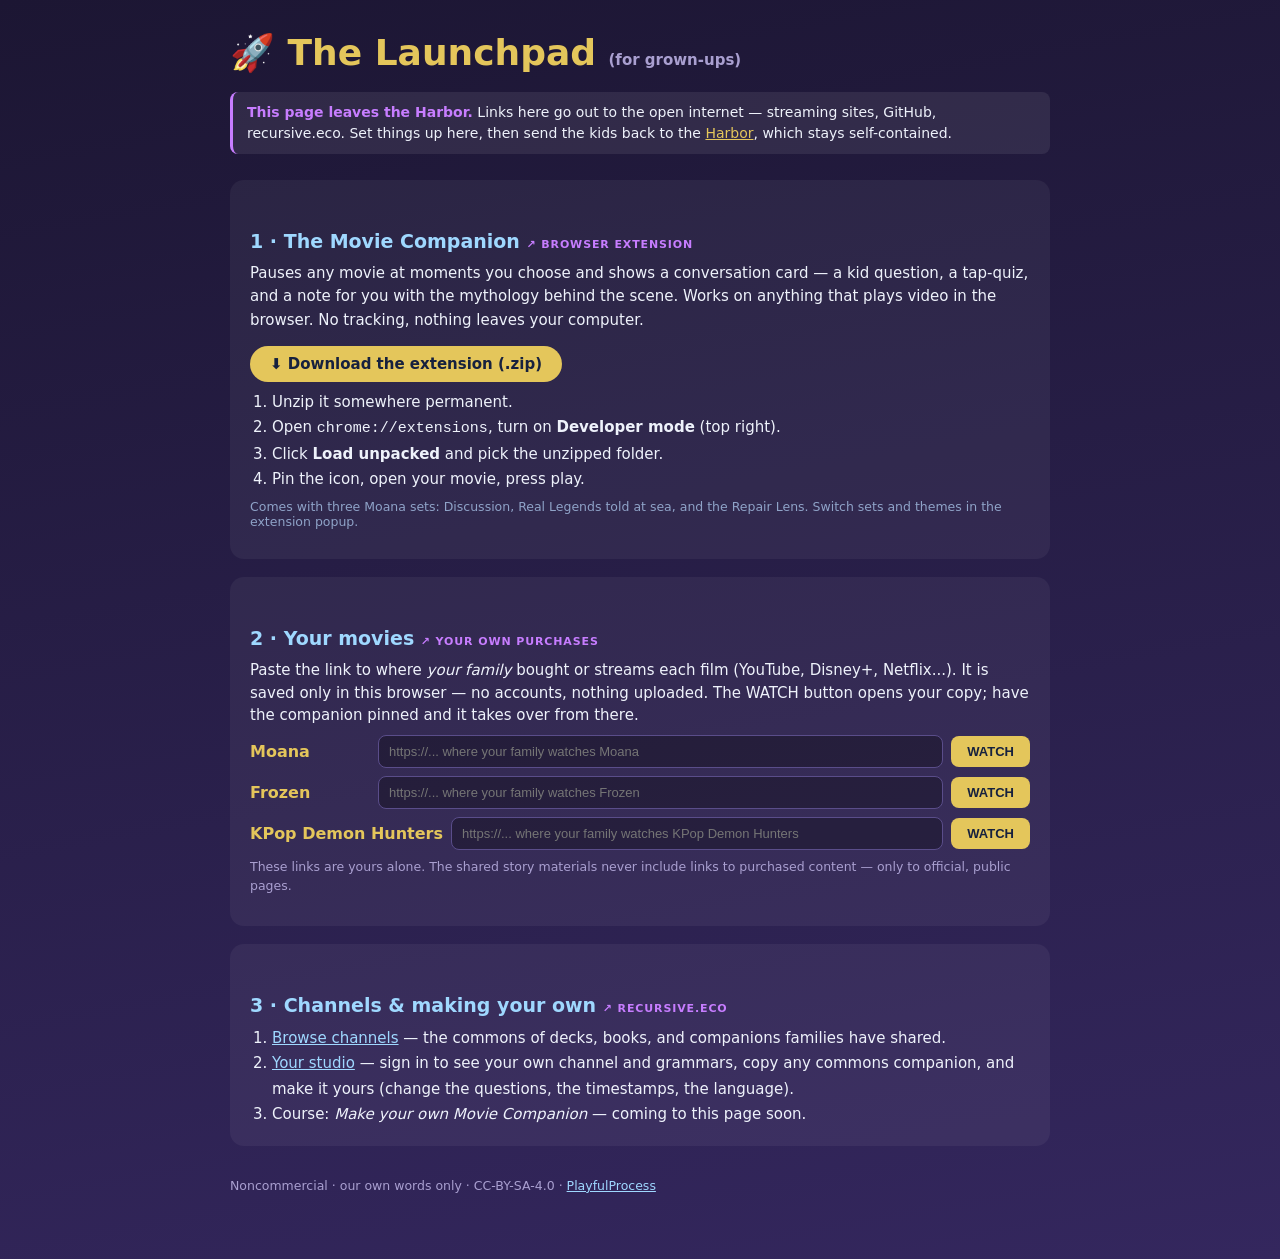
==== parents.html @ 3edcb2a0 "Family Watch Club scaffold: Harbor + Launchpad pages, Movie Companion extension + zip, repo-canonica" ====
<!DOCTYPE html>
<html lang="en">
<head>
<meta charset="utf-8">
<meta name="viewport" content="width=device-width, initial-scale=1">
<title>Family Watch Club — The Launchpad (for grown-ups)</title>
<style>
  :root { --deep:#16213e; --deeper:#0f3460; --gold:#e4c65b; --sky:#9fd8ff; --ink:#eef2fb; }
  * { box-sizing:border-box; }
  body { margin:0; font-family:"Avenir","Nunito","Segoe UI",system-ui,sans-serif;
         background:linear-gradient(170deg,#1c1633 0%,#34275e 100%); color:var(--ink); min-height:100vh; }
  .wrap { max-width:860px; margin:0 auto; padding:32px 20px 64px; }
  header h1 { color:var(--gold); font-size:clamp(24px,5vw,36px); margin:0 0 6px; }
  .zone-note { background:rgba(255,255,255,.08); border-left:3px solid #c77dff;
               border-radius:8px; padding:10px 14px; margin:18px 0 26px; font-size:14px; line-height:1.5; }
  .zone-note strong { color:#c77dff; }
  h2 { color:var(--sky); font-size:19px; margin:32px 0 10px; }
  section { background:rgba(255,255,255,.05); border-radius:14px; padding:18px 20px; margin-bottom:18px; }
  ol { margin:8px 0 0; padding-left:22px; font-size:15px; line-height:1.7; }
  a { color:var(--sky); }
  .btn { display:inline-block; background:var(--gold); color:var(--deep); font-weight:800;
         padding:9px 20px; border-radius:999px; text-decoration:none; font-size:15px; margin-top:8px; }
  .ext-link { font-size:12.5px; color:#8fa3c8; margin-top:6px; }
  .movie-row { display:flex; gap:8px; align-items:center; margin:8px 0; flex-wrap:wrap; }
  .movie-row .name { min-width:120px; font-weight:700; color:var(--gold); }
  .movie-row input { flex:1; min-width:200px; background:rgba(0,0,0,.3); color:var(--ink);
                     border:1px solid #5a4d8a; border-radius:8px; padding:8px 10px; font-size:13px; }
  .movie-row button { background:var(--gold); color:var(--deep); border:none; border-radius:8px;
                      padding:8px 16px; font-weight:800; cursor:pointer; font-size:13px; }
  .hint { font-size:12.5px; color:#a99fd0; line-height:1.5; margin-top:8px; }
  .out { font-size:11px; letter-spacing:.08em; text-transform:uppercase; color:#c77dff; }
</style>
</head>
<body>
<div class="wrap">
  <header><h1>&#128640; The Launchpad <span style="font-size:15px;color:#a99fd0">(for grown-ups)</span></h1></header>

  <div class="zone-note">
    <strong>This page leaves the Harbor.</strong> Links here go out to the open internet —
    streaming sites, GitHub, recursive.eco. Set things up here, then send the kids back to
    the <a href="index.html" style="color:var(--gold)">Harbor</a>, which stays self-contained.
  </div>

  <section>
    <h2>1 &middot; The Movie Companion <span class="out">&#8599; browser extension</span></h2>
    <p style="font-size:15px;line-height:1.55;margin:6px 0">
      Pauses any movie at moments you choose and shows a conversation card — a kid question,
      a tap-quiz, and a note for you with the mythology behind the scene. Works on anything
      that plays video in the browser. No tracking, nothing leaves your computer.</p>
    <a class="btn" href="movie-companion.zip" download>&#11015; Download the extension (.zip)</a>
    <ol>
      <li>Unzip it somewhere permanent.</li>
      <li>Open <code>chrome://extensions</code>, turn on <strong>Developer mode</strong> (top right).</li>
      <li>Click <strong>Load unpacked</strong> and pick the unzipped folder.</li>
      <li>Pin the icon, open your movie, press play.</li>
    </ol>
    <p class="ext-link">Comes with three Moana sets: Discussion, Real Legends told at sea,
      and the Repair Lens. Switch sets and themes in the extension popup.</p>
  </section>

  <section>
    <h2>2 &middot; Your movies <span class="out">&#8599; your own purchases</span></h2>
    <p style="font-size:15px;line-height:1.5;margin:6px 0">
      Paste the link to where <em>your family</em> bought or streams each film (YouTube,
      Disney+, Netflix...). It is saved only in this browser — no accounts, nothing uploaded.
      The WATCH button opens your copy; have the companion pinned and it takes over from there.</p>
    <div id="movies"></div>
    <p class="hint">These links are yours alone. The shared story materials never include
      links to purchased content — only to official, public pages.</p>
  </section>

  <section>
    <h2>3 &middot; Channels &amp; making your own <span class="out">&#8599; recursive.eco</span></h2>
    <ol>
      <li><a href="https://recursive.eco/channels">Browse channels</a> — the commons of
        decks, books, and companions families have shared.</li>
      <li><a href="https://flow.recursive.eco">Your studio</a> — sign in to see your own
        channel and grammars, copy any commons companion, and make it yours (change the
        questions, the timestamps, the language).</li>
      <li>Course: <em>Make your own Movie Companion</em> — coming to this page soon.</li>
    </ol>
  </section>

  <footer style="font-size:12.5px;color:#a99fd0;line-height:1.6;margin-top:30px">
    Noncommercial &middot; our own words only &middot; CC-BY-SA-4.0 &middot;
    <a href="https://github.com/PlayfulProcess">PlayfulProcess</a>
  </footer>
</div>
<script>
  var MOVIES = ["Moana", "Frozen", "KPop Demon Hunters"];
  var box = document.getElementById("movies");
  MOVIES.forEach(function (m) {
    var key = "fwc-watch-" + m.toLowerCase().replace(/[^a-z0-9]+/g, "-");
    var row = document.createElement("div"); row.className = "movie-row";
    var name = document.createElement("span"); name.className = "name"; name.textContent = m;
    var input = document.createElement("input");
    input.placeholder = "https://... where your family watches " + m;
    input.value = localStorage.getItem(key) || "";
    input.addEventListener("change", function () { localStorage.setItem(key, input.value.trim()); });
    var btn = document.createElement("button"); btn.textContent = "WATCH";
    btn.addEventListener("click", function () {
      var url = (localStorage.getItem(key) || input.value || "").trim();
      if (url) window.open(url, "_blank");
      else alert("Paste your " + m + " link first — the page will remember it.");
    });
    row.append(name, input, btn); box.appendChild(row);
  });
</script>
</body>
</html>
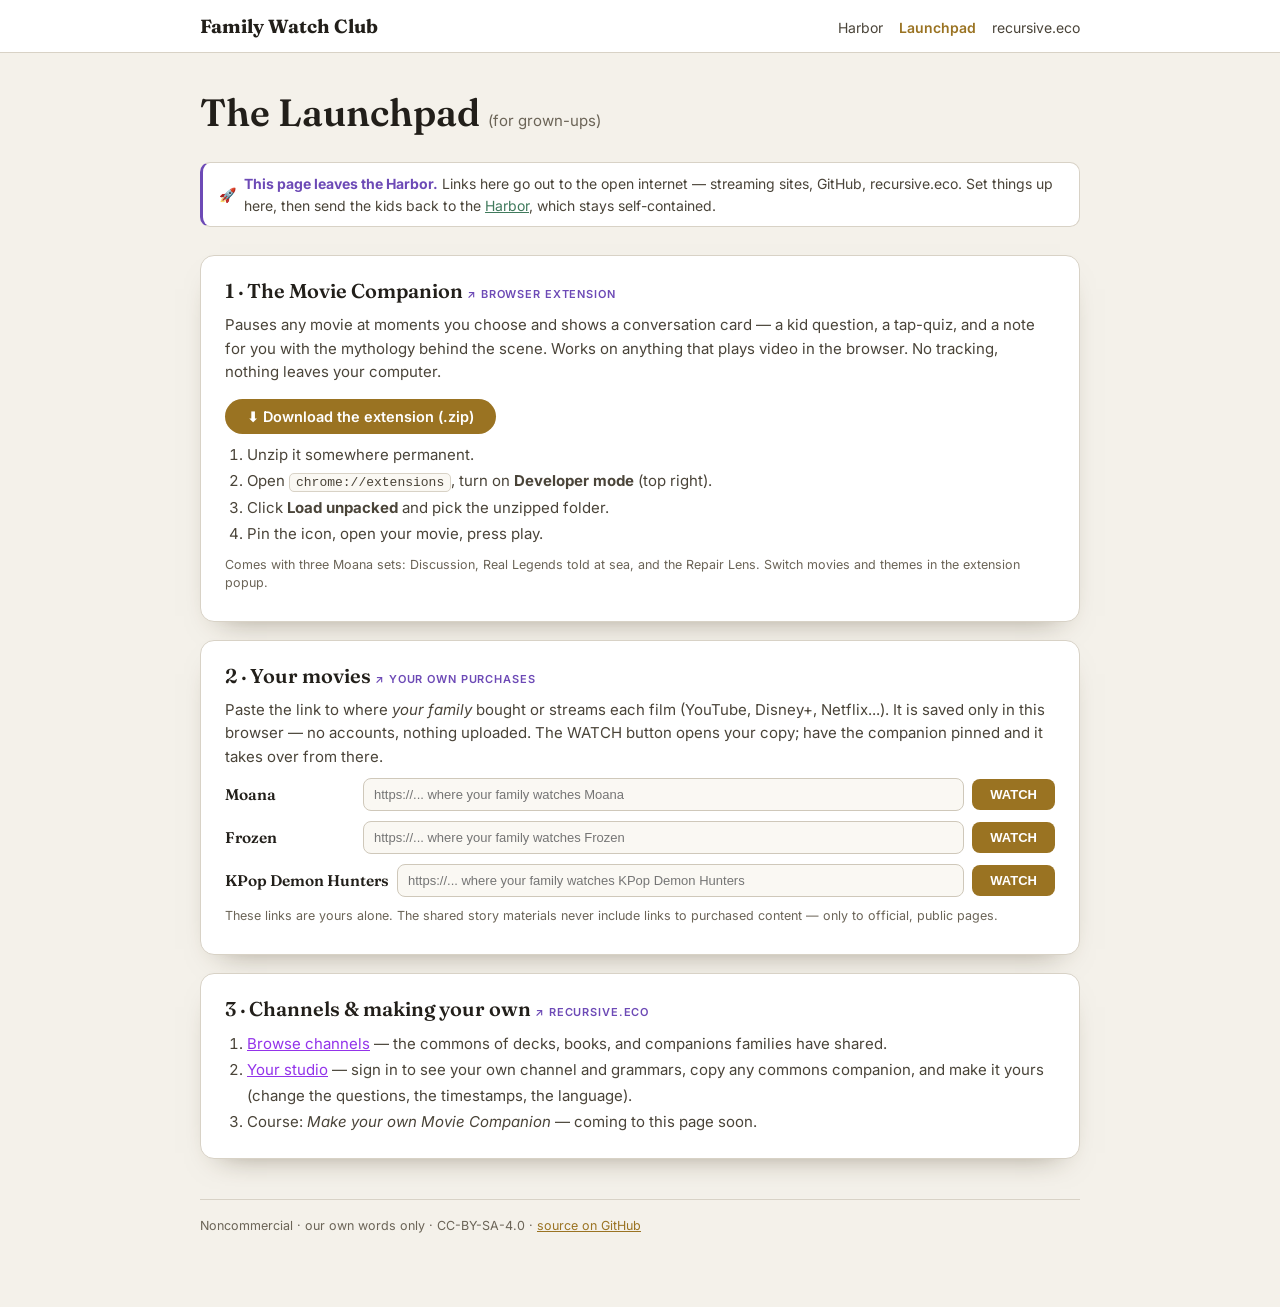
==== commit fcb9e1e4: "Restyle to the recursive channels design family: shared theme.css tokens (warm paper, Fraunces, rest" ====
--- a/parents.html
+++ b/parents.html
@@ -4,47 +4,73 @@
 <meta charset="utf-8">
 <meta name="viewport" content="width=device-width, initial-scale=1">
 <title>Family Watch Club — The Launchpad (for grown-ups)</title>
+<link rel="preconnect" href="https://fonts.googleapis.com">
+<link href="https://fonts.googleapis.com/css2?family=Fraunces:opsz,wght@9..144,400;9..144,600;9..144,700&family=Inter:wght@400;500;600&display=swap" rel="stylesheet">
+<link rel="stylesheet" href="theme.css">
 <style>
-  :root { --deep:#16213e; --deeper:#0f3460; --gold:#e4c65b; --sky:#9fd8ff; --ink:#eef2fb; }
   * { box-sizing:border-box; }
-  body { margin:0; font-family:"Avenir","Nunito","Segoe UI",system-ui,sans-serif;
-         background:linear-gradient(170deg,#1c1633 0%,#34275e 100%); color:var(--ink); min-height:100vh; }
-  .wrap { max-width:860px; margin:0 auto; padding:32px 20px 64px; }
-  header h1 { color:var(--gold); font-size:clamp(24px,5vw,36px); margin:0 0 6px; }
-  .zone-note { background:rgba(255,255,255,.08); border-left:3px solid #c77dff;
-               border-radius:8px; padding:10px 14px; margin:18px 0 26px; font-size:14px; line-height:1.5; }
-  .zone-note strong { color:#c77dff; }
-  h2 { color:var(--sky); font-size:19px; margin:32px 0 10px; }
-  section { background:rgba(255,255,255,.05); border-radius:14px; padding:18px 20px; margin-bottom:18px; }
-  ol { margin:8px 0 0; padding-left:22px; font-size:15px; line-height:1.7; }
-  a { color:var(--sky); }
-  .btn { display:inline-block; background:var(--gold); color:var(--deep); font-weight:800;
-         padding:9px 20px; border-radius:999px; text-decoration:none; font-size:15px; margin-top:8px; }
-  .ext-link { font-size:12.5px; color:#8fa3c8; margin-top:6px; }
-  .movie-row { display:flex; gap:8px; align-items:center; margin:8px 0; flex-wrap:wrap; }
-  .movie-row .name { min-width:120px; font-weight:700; color:var(--gold); }
-  .movie-row input { flex:1; min-width:200px; background:rgba(0,0,0,.3); color:var(--ink);
-                     border:1px solid #5a4d8a; border-radius:8px; padding:8px 10px; font-size:13px; }
-  .movie-row button { background:var(--gold); color:var(--deep); border:none; border-radius:8px;
-                      padding:8px 16px; font-weight:800; cursor:pointer; font-size:13px; }
-  .hint { font-size:12.5px; color:#a99fd0; line-height:1.5; margin-top:8px; }
-  .out { font-size:11px; letter-spacing:.08em; text-transform:uppercase; color:#c77dff; }
+  body { margin:0; font-family:var(--sans); background:var(--bg); color:var(--ink); min-height:100vh; }
+  .topbar { border-bottom:1px solid var(--line); background:var(--surface); }
+  .topbar .in { max-width:920px; margin:0 auto; padding:14px 20px; display:flex; align-items:baseline; gap:18px; flex-wrap:wrap; }
+  .topbar .brand { font-family:var(--serif-display); font-weight:700; font-size:19px; color:var(--ink); text-decoration:none; }
+  .topbar nav { margin-left:auto; display:flex; gap:16px; font-size:14px; }
+  .topbar nav a { color:var(--ink-soft); text-decoration:none; }
+  .topbar nav a.here { color:var(--gold); font-weight:600; }
+  .topbar nav a:hover { color:var(--gold); }
+  .wrap { max-width:920px; margin:0 auto; padding:36px 20px 72px; }
+  h1 { font-family:var(--serif-display); font-weight:600; font-size:clamp(26px,5vw,38px); margin:0 0 8px; }
+  h1 small { font-family:var(--sans); font-size:15px; color:var(--mut); font-weight:400; }
+  .zone { display:inline-flex; align-items:center; gap:8px; margin:18px 0 28px; background:var(--surface);
+          border:1px solid var(--line); border-left:3px solid var(--launch); border-radius:10px;
+          padding:10px 16px; font-size:14px; line-height:1.55; color:var(--ink-soft); }
+  .zone strong { color:var(--launch); }
+  .zone a { color:var(--harbor); }
+  section { background:var(--surface); border:1px solid var(--line); border-radius:14px;
+            padding:22px 24px; margin-bottom:18px; box-shadow:var(--shadow-card); }
+  h2 { font-family:var(--serif-display); font-weight:600; font-size:20px; margin:0 0 10px; }
+  .out { font-family:var(--sans); font-size:11px; letter-spacing:.08em; text-transform:uppercase;
+         color:var(--launch); font-weight:600; }
+  p { font-size:15px; line-height:1.55; color:var(--ink-soft); margin:6px 0; }
+  ol { margin:8px 0 0; padding-left:22px; font-size:15px; line-height:1.75; color:var(--ink-soft); }
+  code { background:var(--panel2); border:1px solid var(--line); border-radius:5px; padding:1px 6px; font-size:13px; }
+  .btn { display:inline-block; background:var(--gold); color:#fff; font-weight:600;
+         padding:9px 22px; border-radius:999px; text-decoration:none; font-size:14.5px; margin-top:10px; }
+  .btn:hover { background:var(--gold-dark); }
+  .small { font-size:12.5px; color:var(--mut); margin-top:8px; line-height:1.5; }
+  .movie-row { display:flex; gap:8px; align-items:center; margin:10px 0; flex-wrap:wrap; }
+  .movie-row .name { min-width:130px; font-family:var(--serif-display); font-weight:600; font-size:15.5px; }
+  .movie-row input { flex:1; min-width:200px; background:var(--panel2); color:var(--ink);
+                     border:1px solid var(--line-soft); border-radius:8px; padding:8px 10px; font-size:13px; }
+  .movie-row input:focus { outline:none; border-color:var(--gold); }
+  .movie-row button { background:var(--gold); color:#fff; border:none; border-radius:8px;
+                      padding:8px 18px; font-weight:600; cursor:pointer; font-size:13px; }
+  .movie-row button:hover { background:var(--gold-dark); }
+  footer { margin-top:40px; border-top:1px solid var(--line); padding-top:16px;
+           font-size:12.5px; color:var(--mut); line-height:1.6; }
+  footer a { color:var(--gold); }
 </style>
 </head>
 <body>
+<div class="topbar"><div class="in">
+  <a class="brand" href="index.html">Family Watch Club</a>
+  <nav>
+    <a href="index.html">Harbor</a>
+    <a class="here" href="parents.html">Launchpad</a>
+    <a href="https://recursive.eco">recursive.eco</a>
+  </nav>
+</div></div>
+
 <div class="wrap">
-  <header><h1>&#128640; The Launchpad <span style="font-size:15px;color:#a99fd0">(for grown-ups)</span></h1></header>
+  <h1>The Launchpad <small>(for grown-ups)</small></h1>
 
-  <div class="zone-note">
-    <strong>This page leaves the Harbor.</strong> Links here go out to the open internet —
-    streaming sites, GitHub, recursive.eco. Set things up here, then send the kids back to
-    the <a href="index.html" style="color:var(--gold)">Harbor</a>, which stays self-contained.
-  </div>
+  <div class="zone"><span>&#128640;</span><span><strong>This page leaves the Harbor.</strong>
+    Links here go out to the open internet — streaming sites, GitHub, recursive.eco.
+    Set things up here, then send the kids back to the <a href="index.html">Harbor</a>,
+    which stays self-contained.</span></div>
 
   <section>
     <h2>1 &middot; The Movie Companion <span class="out">&#8599; browser extension</span></h2>
-    <p style="font-size:15px;line-height:1.55;margin:6px 0">
-      Pauses any movie at moments you choose and shows a conversation card — a kid question,
+    <p>Pauses any movie at moments you choose and shows a conversation card — a kid question,
       a tap-quiz, and a note for you with the mythology behind the scene. Works on anything
       that plays video in the browser. No tracking, nothing leaves your computer.</p>
     <a class="btn" href="movie-companion.zip" download>&#11015; Download the extension (.zip)</a>
@@ -54,18 +80,17 @@
       <li>Click <strong>Load unpacked</strong> and pick the unzipped folder.</li>
       <li>Pin the icon, open your movie, press play.</li>
     </ol>
-    <p class="ext-link">Comes with three Moana sets: Discussion, Real Legends told at sea,
-      and the Repair Lens. Switch sets and themes in the extension popup.</p>
+    <p class="small">Comes with three Moana sets: Discussion, Real Legends told at sea,
+      and the Repair Lens. Switch movies and themes in the extension popup.</p>
   </section>
 
   <section>
     <h2>2 &middot; Your movies <span class="out">&#8599; your own purchases</span></h2>
-    <p style="font-size:15px;line-height:1.5;margin:6px 0">
-      Paste the link to where <em>your family</em> bought or streams each film (YouTube,
+    <p>Paste the link to where <em>your family</em> bought or streams each film (YouTube,
       Disney+, Netflix...). It is saved only in this browser — no accounts, nothing uploaded.
       The WATCH button opens your copy; have the companion pinned and it takes over from there.</p>
     <div id="movies"></div>
-    <p class="hint">These links are yours alone. The shared story materials never include
+    <p class="small">These links are yours alone. The shared story materials never include
       links to purchased content — only to official, public pages.</p>
   </section>
 
@@ -81,9 +106,9 @@
     </ol>
   </section>
 
-  <footer style="font-size:12.5px;color:#a99fd0;line-height:1.6;margin-top:30px">
+  <footer>
     Noncommercial &middot; our own words only &middot; CC-BY-SA-4.0 &middot;
-    <a href="https://github.com/PlayfulProcess">PlayfulProcess</a>
+    <a href="https://github.com/PlayfulProcess/family-watch-club">source on GitHub</a>
   </footer>
 </div>
 <script>
--- a/theme.css
+++ b/theme.css
@@ -0,0 +1,41 @@
+/* ───────────────────────────────────────────────────────────────────────────
+   Family Watch Club — shared design tokens, inherited from the recursive
+   channels family (recursive-tarot/theme.css). DEFINE COLOURS HERE ONLY.
+   Light-only: backgrounds always light, text always dark enough to read.
+   ─────────────────────────────────────────────────────────────────────────── */
+:root{
+  /* —— surfaces (always light) —— */
+  --bg:#f4f1ea;            /* page background (warm paper) */
+  --surface:#ffffff;       /* cards / panels */
+  --panel2:#faf8f3;        /* slightly recessed panel */
+  --chip:#faf3e6;          /* soft gold chip fill */
+
+  /* —— ink —— */
+  --ink:#221f1a;
+  --ink-soft:#4a4439;
+  --mut:#6b6457;
+  --faint:#8a8273;
+
+  /* —— hairlines —— */
+  --line:#d8d2c6;
+  --line-soft:#cfc8ba;
+
+  /* —— the one UI accent: restrained gold —— */
+  --gold:#9a7322;
+  --gold-dark:#7c5b18;
+
+  /* —— harbor / launchpad zone hues (mid-tone, legible on light) —— */
+  --harbor:#3f7a5c;        /* self-contained, kid-alone-safe */
+  --launch:#6d4ab6;        /* leaves the harbor (grown-up zone) */
+
+  /* —— shadows —— */
+  --shadow-card:0 14px 30px -20px rgba(60,45,20,.55);
+  --shadow-lift:0 26px 46px -22px rgba(60,45,20,.6);
+
+  /* —— type families —— */
+  --serif-display:"Fraunces",Georgia,"Times New Roman",serif;
+  --sans:Inter,system-ui,-apple-system,"Segoe UI",sans-serif;
+}
+
+/* recursive.eco links render in the platform purple, site-wide (wayfinding to the parent) */
+a[href^="https://recursive.eco"],a[href^="https://flow.recursive.eco"],a[href^="https://kids.recursive.eco"]{color:#9333ea}
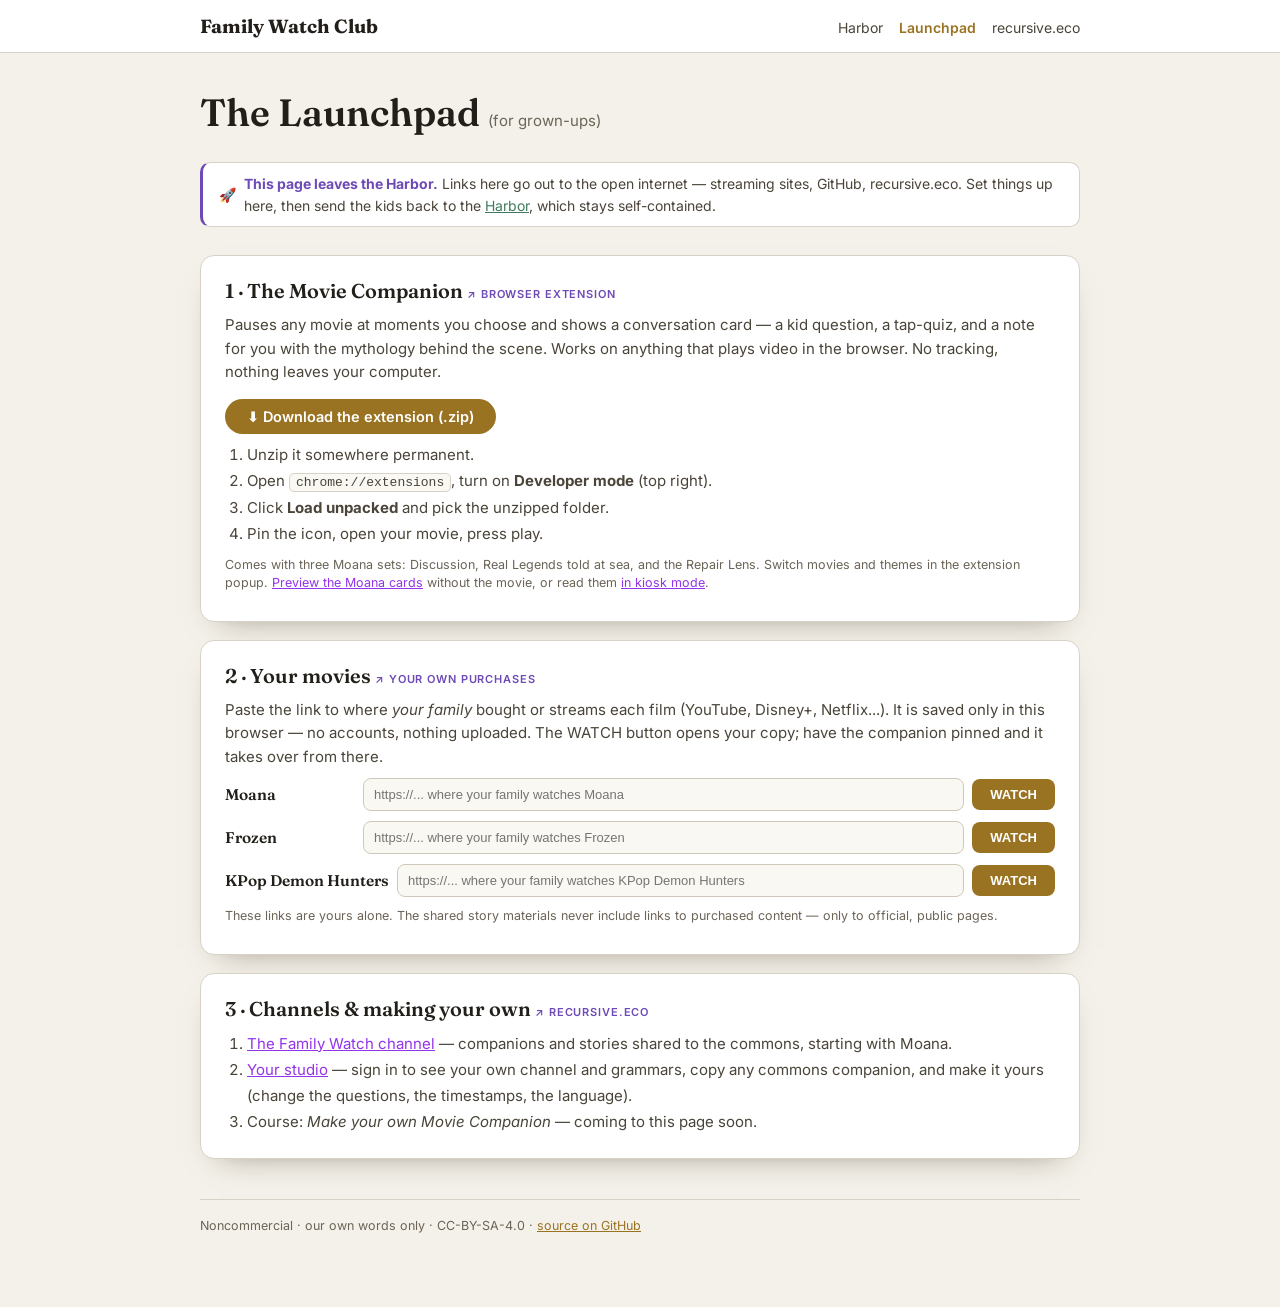
==== commit 81f4fef7: "Launchpad: Moana card preview + kiosk links, family-watch channel link Co-Authored-By: Claude Fable " ====
--- a/parents.html
+++ b/parents.html
@@ -81,7 +81,10 @@
       <li>Pin the icon, open your movie, press play.</li>
     </ol>
     <p class="small">Comes with three Moana sets: Discussion, Real Legends told at sea,
-      and the Repair Lens. Switch movies and themes in the extension popup.</p>
+      and the Repair Lens. Switch movies and themes in the extension popup.
+      <a href="https://recursive.eco/pages/grammar-viewer.html?id=2a0b8085-cdd3-4a0d-b7d7-8c07d880a366">Preview
+      the Moana cards</a> without the movie, or read them
+      <a href="https://recursive.eco/view/2a0b8085-cdd3-4a0d-b7d7-8c07d880a366?kiosk">in kiosk mode</a>.</p>
   </section>
 
   <section>
@@ -97,8 +100,8 @@
   <section>
     <h2>3 &middot; Channels &amp; making your own <span class="out">&#8599; recursive.eco</span></h2>
     <ol>
-      <li><a href="https://recursive.eco/channels">Browse channels</a> — the commons of
-        decks, books, and companions families have shared.</li>
+      <li><a href="https://flow.recursive.eco/library/channels/family-watch">The Family Watch
+        channel</a> — companions and stories shared to the commons, starting with Moana.</li>
       <li><a href="https://flow.recursive.eco">Your studio</a> — sign in to see your own
         channel and grammars, copy any commons companion, and make it yours (change the
         questions, the timestamps, the language).</li>
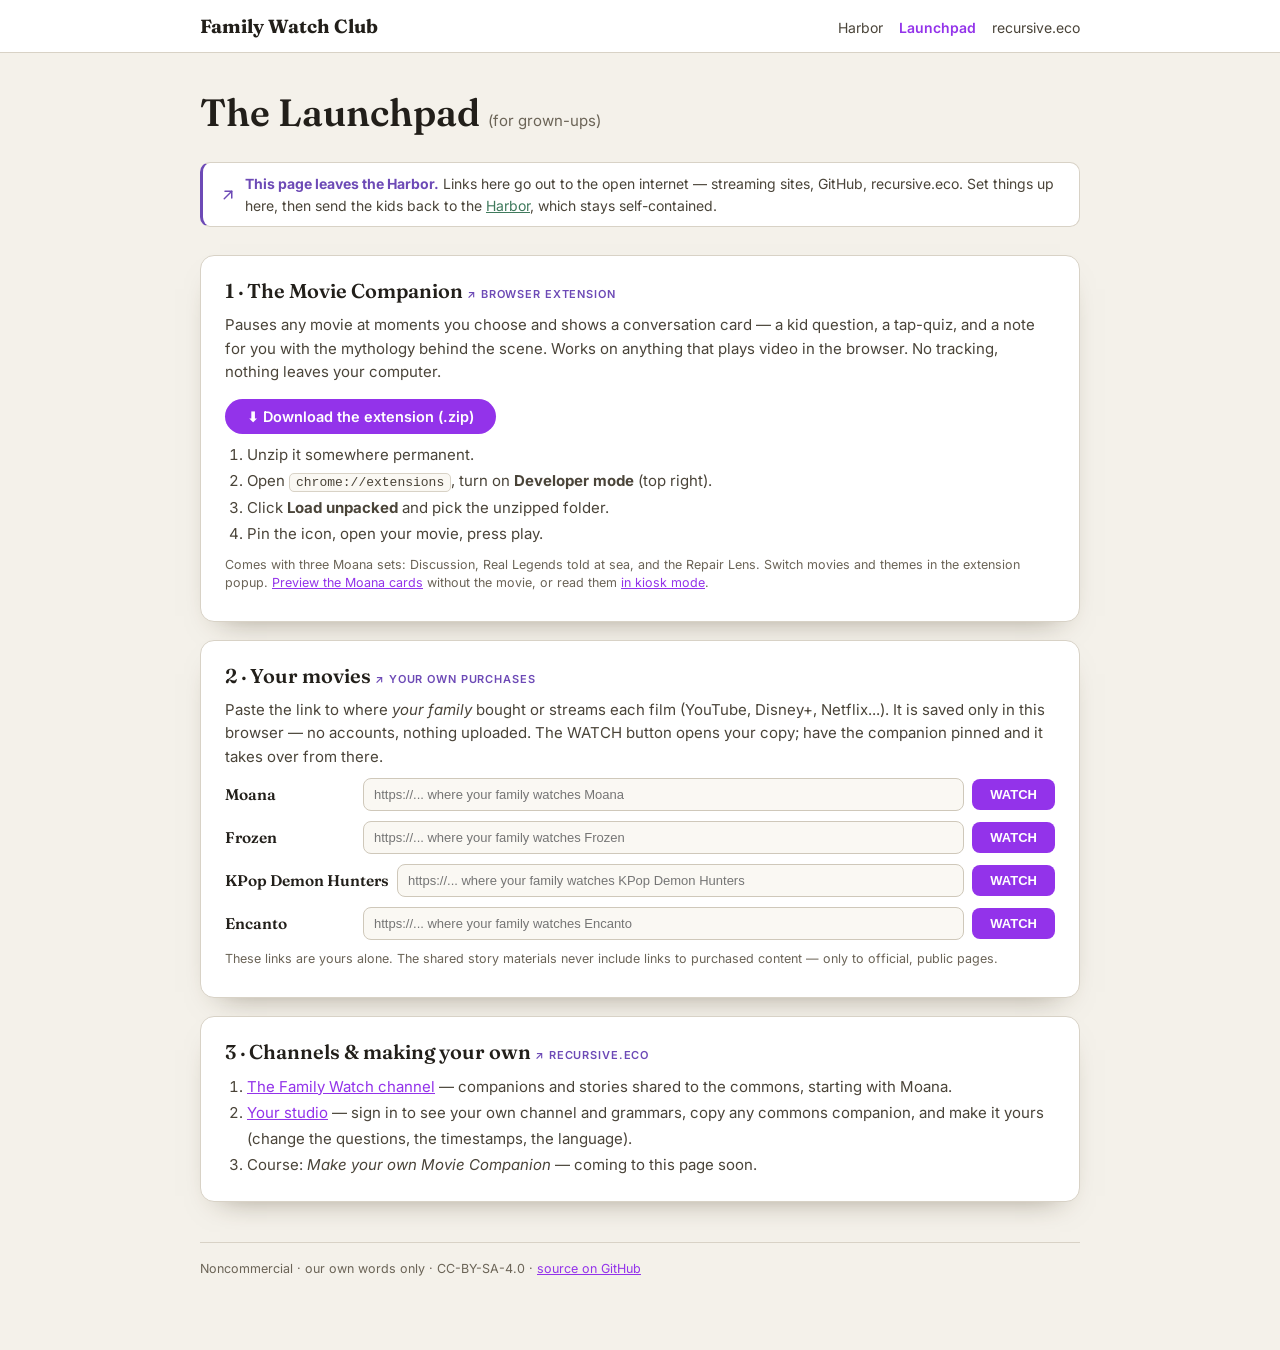
==== commit cf9bb523: "Platform-purple accent, SVG zone icons, Encanto in watch list, repo-canonical Frozen + KPDH grammar " ====
--- a/parents.html
+++ b/parents.html
@@ -63,7 +63,7 @@
 <div class="wrap">
   <h1>The Launchpad <small>(for grown-ups)</small></h1>
 
-  <div class="zone"><span>&#128640;</span><span><strong>This page leaves the Harbor.</strong>
+  <div class="zone"><svg width="18" height="18" viewBox="0 0 24 24" fill="none" stroke="currentColor" stroke-width="2" stroke-linecap="round" stroke-linejoin="round" style="flex-shrink:0; color:var(--launch)"><path d="M7 17L17 7"/><path d="M8 7h9v9"/></svg><span><strong>This page leaves the Harbor.</strong>
     Links here go out to the open internet — streaming sites, GitHub, recursive.eco.
     Set things up here, then send the kids back to the <a href="index.html">Harbor</a>,
     which stays self-contained.</span></div>
@@ -115,7 +115,7 @@
   </footer>
 </div>
 <script>
-  var MOVIES = ["Moana", "Frozen", "KPop Demon Hunters"];
+  var MOVIES = ["Moana", "Frozen", "KPop Demon Hunters", "Encanto"];
   var box = document.getElementById("movies");
   MOVIES.forEach(function (m) {
     var key = "fwc-watch-" + m.toLowerCase().replace(/[^a-z0-9]+/g, "-");
--- a/theme.css
+++ b/theme.css
@@ -20,9 +20,9 @@
   --line:#d8d2c6;
   --line-soft:#cfc8ba;
 
-  /* —— the one UI accent: restrained gold —— */
-  --gold:#9a7322;
-  --gold-dark:#7c5b18;
+  /* —— the one UI accent: recursive.eco platform purple —— */
+  --gold:#9333ea;       /* token name kept for page compat; value = platform purple */
+  --gold-dark:#7c2fd0;
 
   /* —— harbor / launchpad zone hues (mid-tone, legible on light) —— */
   --harbor:#3f7a5c;        /* self-contained, kid-alone-safe */
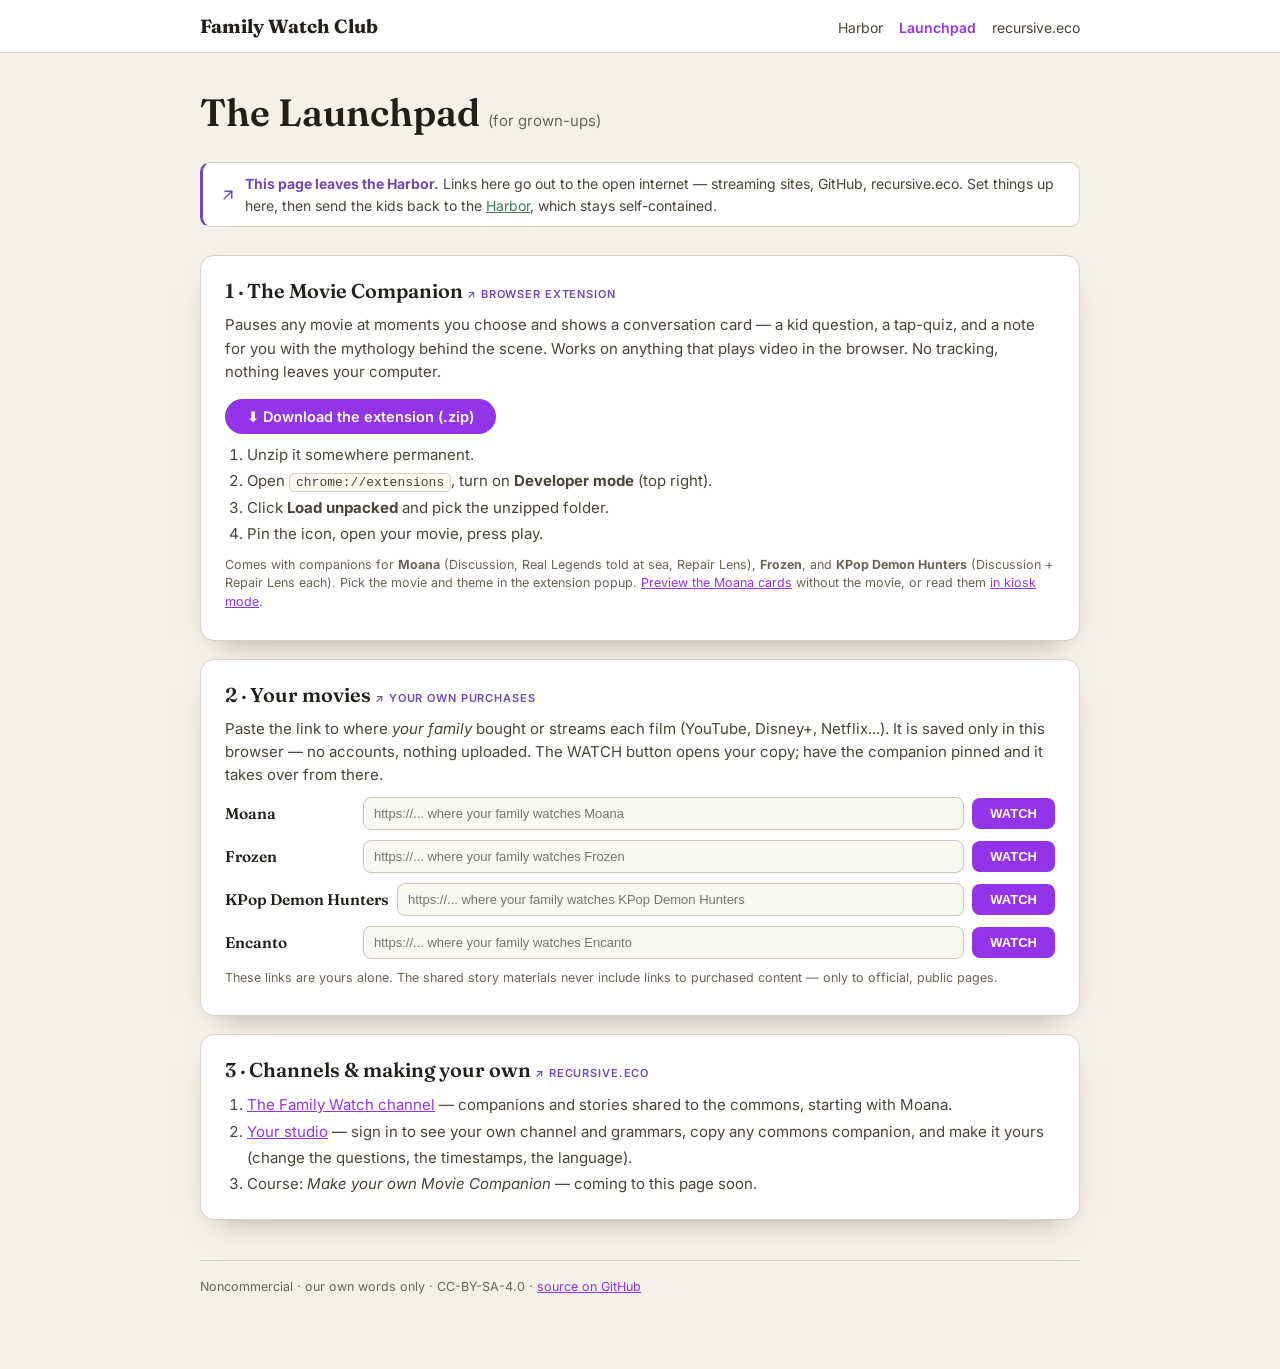
==== commit 782883e7: "Extension v1.3.0: bundled Frozen + KPDH sets generated from repo grammars; refreshed zip + Launchpad" ====
--- a/parents.html
+++ b/parents.html
@@ -80,8 +80,9 @@
       <li>Click <strong>Load unpacked</strong> and pick the unzipped folder.</li>
       <li>Pin the icon, open your movie, press play.</li>
     </ol>
-    <p class="small">Comes with three Moana sets: Discussion, Real Legends told at sea,
-      and the Repair Lens. Switch movies and themes in the extension popup.
+    <p class="small">Comes with companions for <strong>Moana</strong> (Discussion, Real Legends
+      told at sea, Repair Lens), <strong>Frozen</strong>, and <strong>KPop Demon Hunters</strong>
+      (Discussion + Repair Lens each). Pick the movie and theme in the extension popup.
       <a href="https://recursive.eco/pages/grammar-viewer.html?id=2a0b8085-cdd3-4a0d-b7d7-8c07d880a366">Preview
       the Moana cards</a> without the movie, or read them
       <a href="https://recursive.eco/view/2a0b8085-cdd3-4a0d-b7d7-8c07d880a366?kiosk">in kiosk mode</a>.</p>
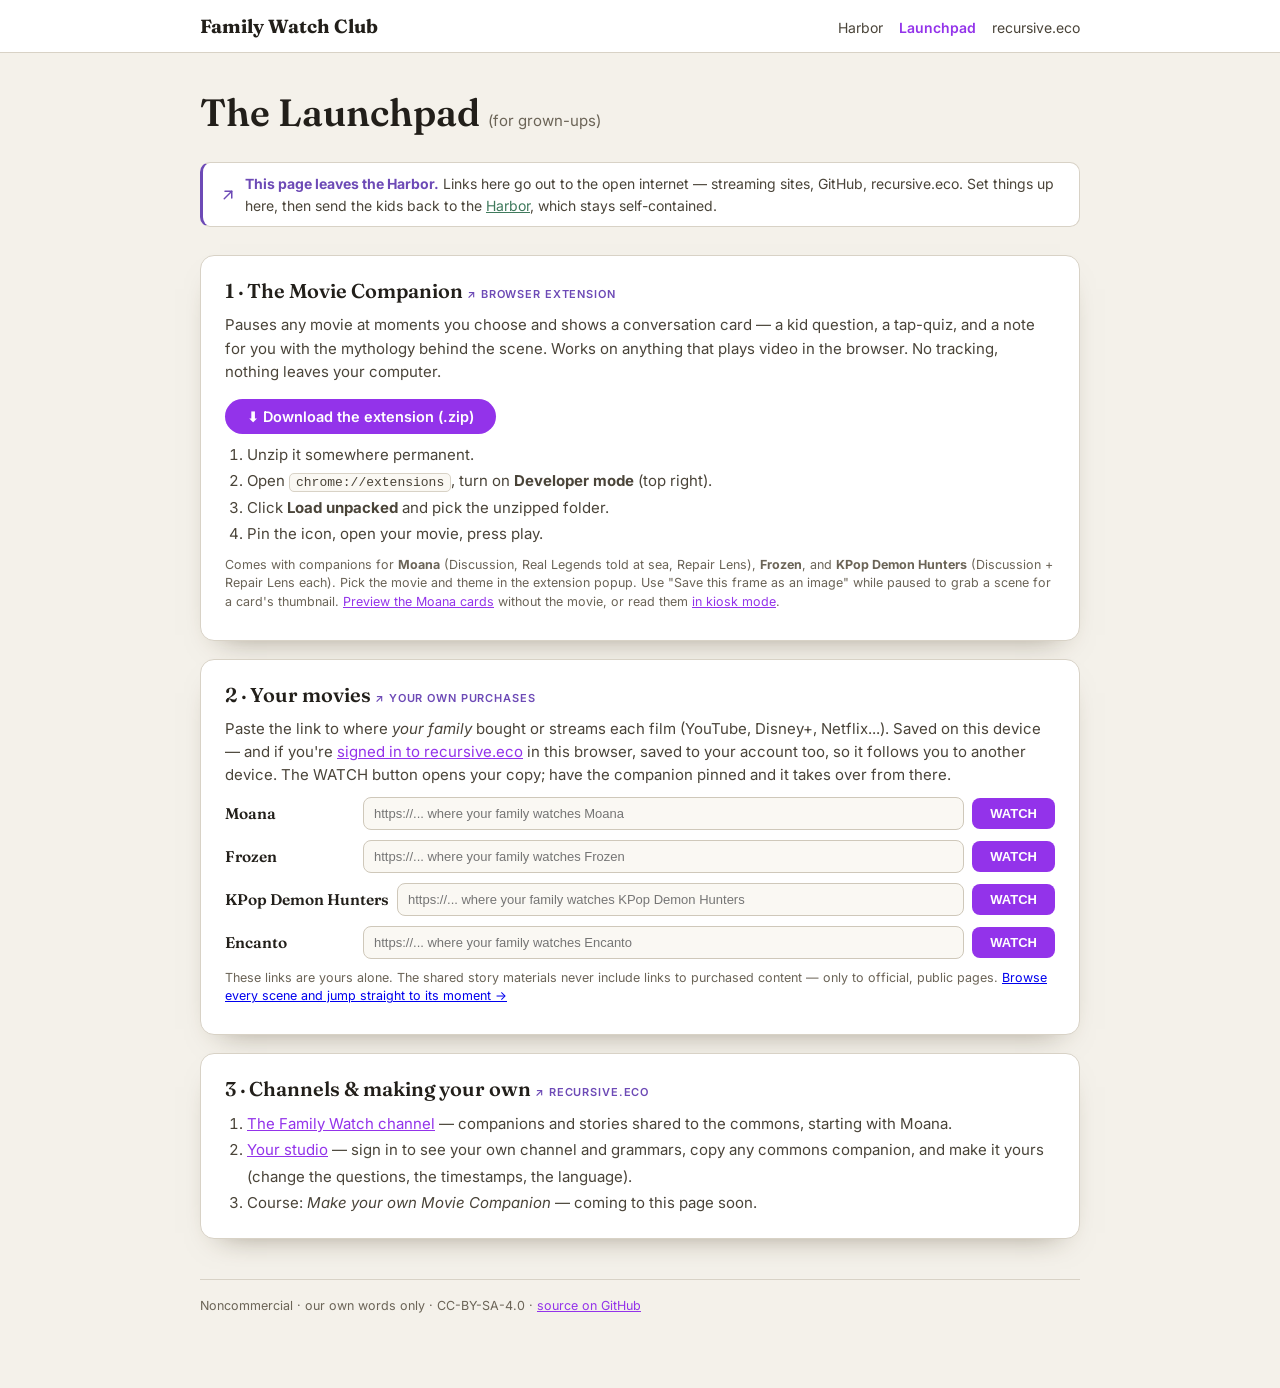
==== commit 0c35a04a: "Extension v1.3.1: screenshot capture (Save this frame as an image). New cards.html: browse every sce" ====
--- a/parents.html
+++ b/parents.html
@@ -82,7 +82,8 @@
     </ol>
     <p class="small">Comes with companions for <strong>Moana</strong> (Discussion, Real Legends
       told at sea, Repair Lens), <strong>Frozen</strong>, and <strong>KPop Demon Hunters</strong>
-      (Discussion + Repair Lens each). Pick the movie and theme in the extension popup.
+      (Discussion + Repair Lens each). Pick the movie and theme in the extension popup. Use
+      "Save this frame as an image" while paused to grab a scene for a card's thumbnail.
       <a href="https://recursive.eco/pages/grammar-viewer.html?id=2a0b8085-cdd3-4a0d-b7d7-8c07d880a366">Preview
       the Moana cards</a> without the movie, or read them
       <a href="https://recursive.eco/view/2a0b8085-cdd3-4a0d-b7d7-8c07d880a366?kiosk">in kiosk mode</a>.</p>
@@ -91,11 +92,14 @@
   <section>
     <h2>2 &middot; Your movies <span class="out">&#8599; your own purchases</span></h2>
     <p>Paste the link to where <em>your family</em> bought or streams each film (YouTube,
-      Disney+, Netflix...). It is saved only in this browser — no accounts, nothing uploaded.
-      The WATCH button opens your copy; have the companion pinned and it takes over from there.</p>
+      Disney+, Netflix...). Saved on this device — and if you're
+      <a href="https://flow.recursive.eco" target="_blank" rel="noopener">signed in to recursive.eco</a>
+      in this browser, saved to your account too, so it follows you to another device. The WATCH
+      button opens your copy; have the companion pinned and it takes over from there.</p>
     <div id="movies"></div>
     <p class="small">These links are yours alone. The shared story materials never include
-      links to purchased content — only to official, public pages.</p>
+      links to purchased content — only to official, public pages.
+      <a href="cards.html">Browse every scene and jump straight to its moment &rarr;</a></p>
   </section>
 
   <section>
@@ -118,14 +122,46 @@
 <script>
   var MOVIES = ["Moana", "Frozen", "KPop Demon Hunters", "Encanto"];
   var box = document.getElementById("movies");
+  var ACCOUNT_API = "https://flow.recursive.eco/api/account/movie-links";
+  var signedIn = false;
+
+  fetch(ACCOUNT_API, { credentials: "include" }).then(function (res) {
+    signedIn = res.ok;
+    return res.ok ? res.json() : { movie_links: {} };
+  }).then(function (d) {
+    var links = d.movie_links || {};
+    MOVIES.forEach(function (m) {
+      var accountUrl = links[slug(m)];
+      if (accountUrl) {
+        localStorage.setItem("fwc-watch-" + slug(m), accountUrl);
+        var input = document.getElementById("input-" + slug(m));
+        if (input) input.value = accountUrl;
+      }
+    });
+  }).catch(function () {});
+
+  function slug(m) { return m.toLowerCase().replace(/[^a-z0-9]+/g, "-"); }
+
+  function saveLink(m, url) {
+    localStorage.setItem("fwc-watch-" + slug(m), url);
+    if (signedIn) {
+      fetch(ACCOUNT_API, {
+        method: "POST", credentials: "include",
+        headers: { "Content-Type": "application/json" },
+        body: JSON.stringify({ key: slug(m), url: url || null })
+      }).catch(function () {});
+    }
+  }
+
   MOVIES.forEach(function (m) {
-    var key = "fwc-watch-" + m.toLowerCase().replace(/[^a-z0-9]+/g, "-");
+    var key = "fwc-watch-" + slug(m);
     var row = document.createElement("div"); row.className = "movie-row";
     var name = document.createElement("span"); name.className = "name"; name.textContent = m;
     var input = document.createElement("input");
+    input.id = "input-" + slug(m);
     input.placeholder = "https://... where your family watches " + m;
     input.value = localStorage.getItem(key) || "";
-    input.addEventListener("change", function () { localStorage.setItem(key, input.value.trim()); });
+    input.addEventListener("change", function () { saveLink(m, input.value.trim()); });
     var btn = document.createElement("button"); btn.textContent = "WATCH";
     btn.addEventListener("click", function () {
       var url = (localStorage.getItem(key) || input.value || "").trim();
